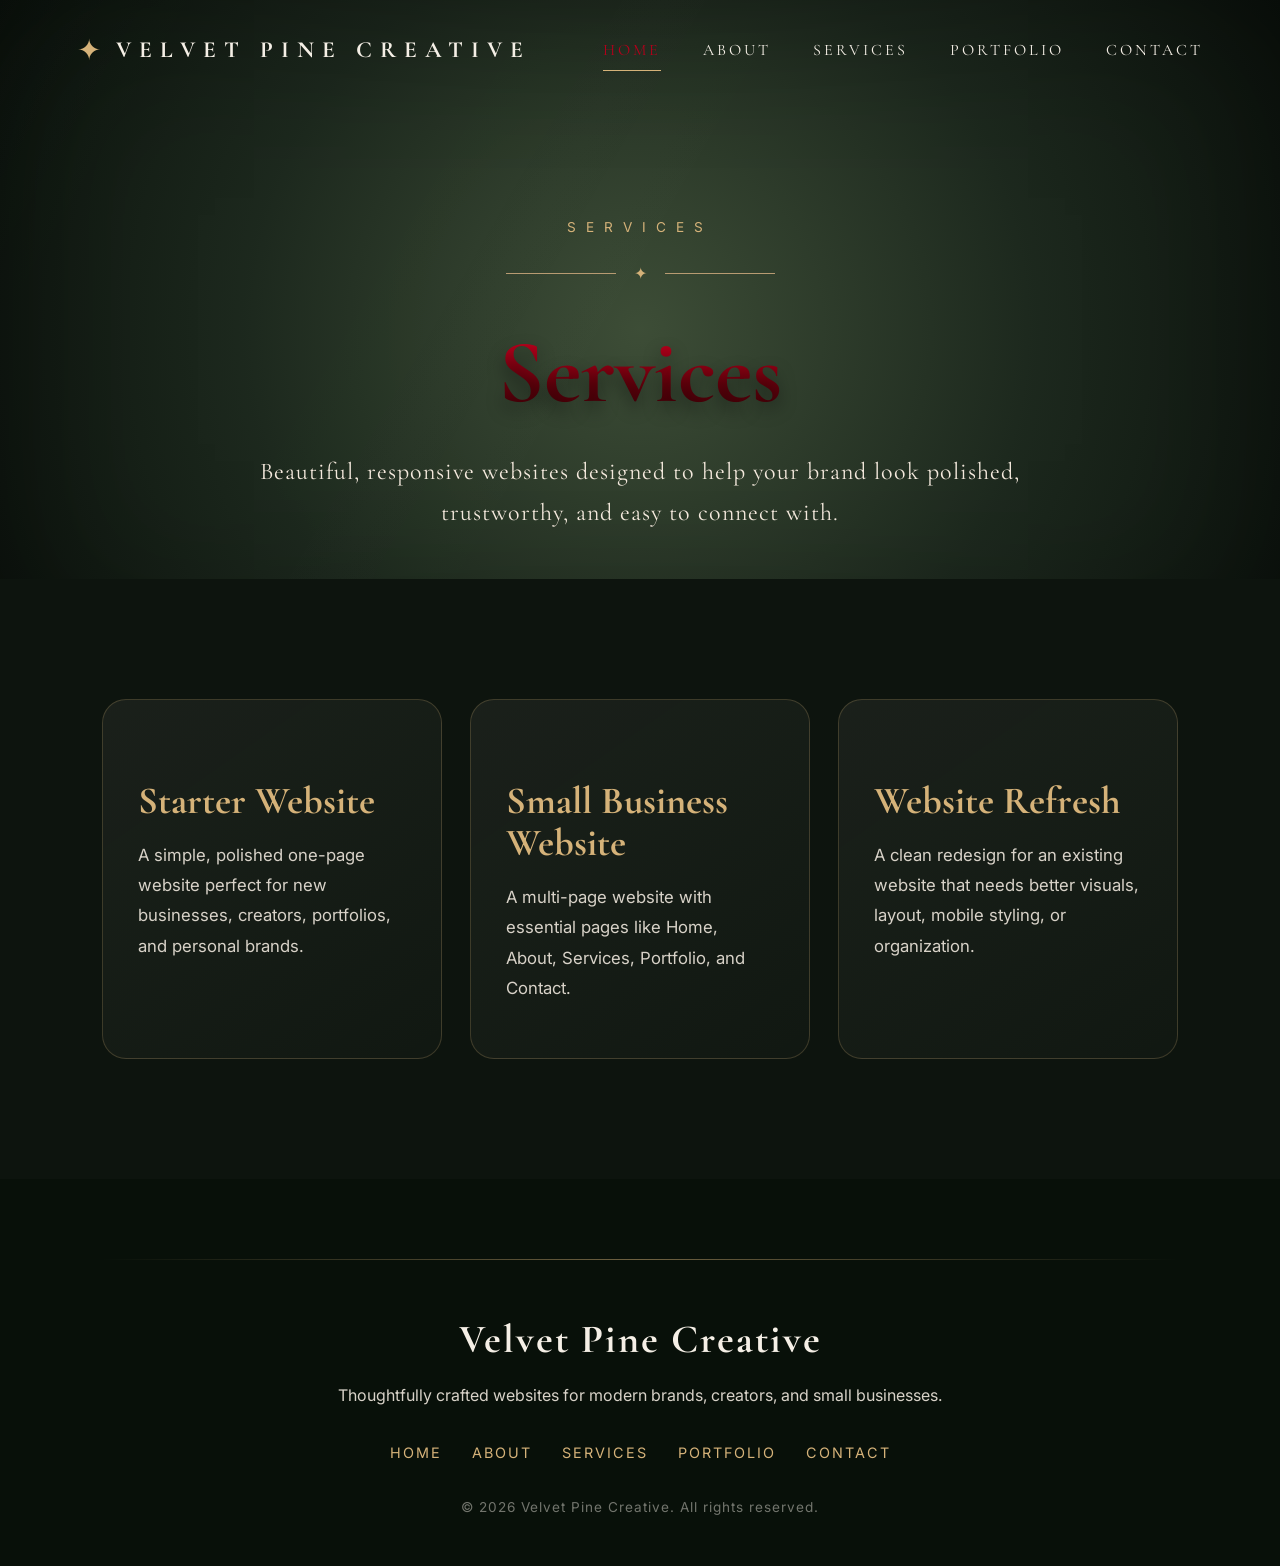
==== services.html @ 5713ebbf "final velvet website" ====
<!DOCTYPE html>
<html lang="en">
<head>
  <meta charset="UTF-8" />
  <meta name="viewport" content="width=device-width, initial-scale=1.0" />

  <title>Services | Velvet Pine Creative</title>

  <link rel="stylesheet" href="style.css" />
</head>

<body>

  <header class="hero services-page-header">

   <nav aria-label="Main navigation">

  <div class="brand">
    <span class="pine-icon">✦</span>
    <h2>VELVET PINE CREATIVE</h2>
  </div>

  <button 
    class="menu-toggle" 
    aria-label="Open navigation menu"
    aria-expanded="false"
  >
    ☰
  </button>

  <ul class="nav-links">
    <li><a class="active" href="index.html">Home</a></li>
    <li><a href="about.html">About</a></li>
    <li><a href="services.html">Services</a></li>
    <li><a href="portfolio.html">Portfolio</a></li>
    <li><a href="contact.html">Contact</a></li>
  </ul>

</nav>

    <section class="hero-content">
      <p class="tagline">SERVICES</p>

      <div class="divider">
        <span></span>
        <p>✦</p>
        <span></span>
      </div>

      <h1 class="page-title">Services</h1>

      <p class="subtitle">
        Beautiful, responsive websites designed to help your brand look polished,
        trustworthy, and easy to connect with.
      </p>
    </section>

  </header>

  <main class="services-page">

    <section class="services-grid">

      <div class="service-card">
        <span></span>
        <h2>Starter Website</h2>
        <p>
          A simple, polished one-page website perfect for new businesses,
          creators, portfolios, and personal brands.
        </p>
      </div>

      <div class="service-card">
        <span></span>
        <h2>Small Business Website</h2>
        <p>
          A multi-page website with essential pages like Home, About,
          Services, Portfolio, and Contact.
        </p>
      </div>

      <div class="service-card">
        <span></span>
        <h2>Website Refresh</h2>
        <p>
          A clean redesign for an existing website that needs better visuals,
          layout, mobile styling, or organization.
        </p>
      </div>

    </section>

  </main>

  <footer class="site-footer">

  <div class="footer-line"></div>

  <div class="footer-content">

    <h3>Velvet Pine Creative</h3>

    <p>
      Thoughtfully crafted websites for modern brands,
      creators, and small businesses.
    </p>

    <div class="footer-links">
      <a href="index.html">Home</a>
      <a href="about.html">About</a>
      <a href="services.html">Services</a>
      <a href="portfolio.html">Portfolio</a>
      <a href="contact.html">Contact</a>
    </div>

    <span class="footer-copy">
      © 2026 Velvet Pine Creative. All rights reserved.
    </span>

  </div>

</footer>
</body>
</html>
---- style.css ----
@import url('https://fonts.googleapis.com/css2?family=Cormorant+Garamond:wght@500;600;700&family=Inter:wght@300;400;600&display=swap');

* {
  margin: 0;
  padding: 0;
  box-sizing: border-box;
}

html {
  scroll-behavior: smooth;
}

body {
  background: #0d140e;
  color: #f5efe6;
  font-family: 'Inter', sans-serif;
}

/* HERO */

.hero {
  min-height: 100vh;
  position: relative;
  overflow: hidden;

  background:
    radial-gradient(circle at center,
    rgba(65, 82, 58, 0.92),
    rgba(29, 41, 30, 0.96) 55%,
    #0d140e 100%);

  box-shadow: inset 0 0 180px rgba(0,0,0,0.45);
}

.hero::before {
  content: "";
  position: absolute;
  inset: 0;

  background:
    linear-gradient(
      120deg,
      rgba(255,255,255,0.03),
      transparent 20%,
      rgba(255,255,255,0.015) 40%,
      transparent 60%
    );

  mix-blend-mode: soft-light;
  opacity: 0.7;
  pointer-events: none;
}

/* NAVIGATION */

nav {
  position: relative;
  z-index: 10;

  display: flex;
  justify-content: space-between;
  align-items: center;

  padding: 32px 6%;
}

.brand {
  display: flex;
  align-items: center;
  gap: 15px;
}

.pine-icon {
  color: #d5b279;
  font-size: 1.8rem;
}

.brand h2 {
  font-family: 'Cormorant Garamond', serif;
  font-size: 1.45rem;
  letter-spacing: 8px;
  color: #f5efe6;
  font-weight: 700;
}

.nav-links {
  display: flex;
  gap: 42px;
  list-style: none;
}

.nav-links a {
  color: #f5efe6;
  text-decoration: none;

  font-family: 'Cormorant Garamond', serif;

  text-transform: uppercase;
  letter-spacing: 3px;
  font-size: 1rem;

  transition: 0.3s ease;
}

.nav-links a.active,
.nav-links a:hover {
  color: #b3001b;
  border-bottom: 1px solid #d5b279;
  padding-bottom: 10px;
}

/* HERO CONTENT */

.hero-content {
  position: relative;
  z-index: 5;

  text-align: center;

  padding: 120px 20px 80px;
}

.tagline {
  color: #d5b279;
  letter-spacing: 10px;
  font-size: 0.85rem;
  margin-bottom: 28px;
}

.divider {
  display: flex;
  align-items: center;
  justify-content: center;

  gap: 18px;

  margin-bottom: 35px;

  color: #d5b279;
}

.divider span {
  width: 110px;
  height: 1px;
  background-color: #b89b72;
}

/* HOME TITLE */

.velvet-text {
  font-family: 'Cormorant Garamond', serif;

  font-size: clamp(5rem, 12vw, 11rem);

  line-height: 0.85;
  font-weight: 700;

  background:
    linear-gradient(
      180deg,
      #ff4a5f 0%,
      #b3001b 25%,
      #69000d 60%,
      #2a0004 100%
    );

  -webkit-background-clip: text;
  -webkit-text-fill-color: transparent;

  text-shadow:
    0 2px 0 rgba(255,255,255,0.08),
    0 10px 25px rgba(0,0,0,0.55),
    0 0 12px rgba(120,0,10,0.25);

  filter: drop-shadow(0 18px 30px rgba(0,0,0,0.5));

  letter-spacing: -4px;

  margin-bottom: 35px;
}

/* INNER PAGE TITLES */

.page-title {
  font-family: 'Cormorant Garamond', serif;

  font-size: clamp(3.5rem, 7vw, 6rem);

  font-weight: 700;

  background:
    linear-gradient(
      180deg,
      #ff4a5f 0%,
      #b3001b 25%,
      #69000d 60%,
      #2a0004 100%
    );

  -webkit-background-clip: text;
  -webkit-text-fill-color: transparent;

  text-shadow:
    0 8px 18px rgba(0,0,0,0.45);

  margin-bottom: 25px;
}

.subtitle {
  font-family: 'Cormorant Garamond', serif;

  font-size: 1.5rem;

  line-height: 1.7;

  letter-spacing: 1px;

  color: #f3e8dc;

  max-width: 780px;

  margin: 0 auto 45px;

  text-align: center;
}

/* BUTTON */

.btn {
  display: inline-flex;
  gap: 40px;
  align-items: center;

  padding: 20px 50px;

  border: 1px solid rgba(213,178,121,0.5);

  border-radius: 12px;

  color: #d5b279;
  text-decoration: none;

  letter-spacing: 5px;
  font-weight: 600;

  background: rgba(15, 20, 15, 0.35);

  backdrop-filter: blur(4px);

  transition: all 0.3s ease;
}

.btn:hover {
  background: rgba(213,178,121,0.08);

  transform: translateY(-2px);

  border-color: #d5b279;
}

/* INNER PAGE HERO */

.about-page-header,
.services-page-header,
.portfolio-page-header,
.contact-page-header {
  min-height: 70vh;
}

/* ABOUT PAGE */

.about-page {
  background: #0d140e;

  padding: 120px 8%;

  margin-top: -80px;

  position: relative;
  z-index: 10;
}

.about-grid {
  display: grid;
  grid-template-columns: 1.4fr 1fr;

  gap: 60px;

  align-items: center;
}

.section-label,
.card-label {
  color: #d5b279;

  letter-spacing: 5px;

  margin-bottom: 20px;

  font-size: 0.8rem;
}

.about-text h2 {
  font-family: 'Cormorant Garamond', serif;

  font-size: clamp(2.8rem, 5vw, 5rem);

  line-height: 1.1;

  margin-bottom: 30px;

  color: #f5efe6;
}

.about-text p {
  color: #d8d2c8;

  line-height: 1.9;

  margin-bottom: 24px;

  font-size: 1.08rem;
}

.about-card {
  border: 1px solid rgba(213,178,121,0.2);

  background: rgba(245,239,230,0.04);

  padding: 50px;

  border-radius: 24px;

  backdrop-filter: blur(10px);
}

.about-card h3 {
  font-family: 'Cormorant Garamond', serif;

  font-size: 2.5rem;

  color: #f5efe6;

  margin-bottom: 35px;

  line-height: 1.2;
}

.skill-list {
  display: flex;
  flex-wrap: wrap;

  gap: 14px;
}

.skill-list span {
  border: 1px solid rgba(213,178,121,0.3);

  padding: 12px 18px;

  border-radius: 50px;

  color: #d5b279;

  background: rgba(213,178,121,0.05);
}

/* SERVICES PAGE */

.services-page {
  background: #0d140e;

  padding: 120px 8%;

  margin-top: -80px;

  position: relative;
  z-index: 10;
}

.services-grid {
  display: grid;
  grid-template-columns: repeat(3, 1fr);

  gap: 28px;
}

.service-card {
  min-height: 360px;

  border: 1px solid rgba(213,178,121,0.22);

  background:
    linear-gradient(
      145deg,
      rgba(245,239,230,0.06),
      rgba(245,239,230,0.02)
    );

  padding: 45px 35px;

  border-radius: 24px;

  transition: 0.3s ease;
}

.service-card:hover {
  transform: translateY(-8px);

  border-color: rgba(213,178,121,0.65);
}

.service-card span {
  color: #b3001b;

  font-weight: 700;

  letter-spacing: 4px;
}

.service-card h2 {
  font-family: 'Cormorant Garamond', serif;

  font-size: 2.4rem;

  color: #d5b279;

  margin: 35px 0 18px;

  line-height: 1.1;
}

.service-card p {
  color: #d8d2c8;

  line-height: 1.8;

  font-size: 1.05rem;
}

/* PORTFOLIO PAGE */

.portfolio-page {
  background: #0d140e;

  padding: 120px 8%;

  margin-top: -80px;

  position: relative;
  z-index: 10;
}

.portfolio-grid {
  display: grid;

  gap: 40px;
}

.portfolio-item {
  display: grid;
  grid-template-columns: 1.1fr 1fr;

  border: 1px solid rgba(213,178,121,0.18);

  border-radius: 28px;

  overflow: hidden;

  background:
    linear-gradient(
      145deg,
      rgba(245,239,230,0.05),
      rgba(245,239,230,0.02)
    );

  transition: 0.3s ease;
}

.portfolio-item:hover {
  transform: translateY(-6px);

  border-color: rgba(213,178,121,0.5);
}

.portfolio-image {
  min-height: 420px;

  background:
    radial-gradient(circle at center,
    rgba(65,82,58,0.7),
    rgba(20,30,20,1));

  position: relative;
}

.portfolio-content {
  padding: 60px;

  display: flex;
  flex-direction: column;
  justify-content: center;
}

.portfolio-content span {
  color: #b3001b;

  letter-spacing: 5px;

  font-weight: 700;

  margin-bottom: 22px;
}

.portfolio-content h2 {
  font-family: 'Cormorant Garamond', serif;

  font-size: 3.2rem;

  color: #f5efe6;

  margin-bottom: 18px;
}

.portfolio-content p {
  color: #d8d2c8;

  line-height: 1.8;

  font-size: 1.08rem;

  max-width: 500px;
}

/* CONTACT PAGE */

.contact-page {
  background: #0d140e;

  padding: 120px 8%;

  margin-top: -80px;

  position: relative;
  z-index: 10;
}

.contact-container {
  display: grid;
  grid-template-columns: 1fr 1fr;

  gap: 60px;

  align-items: start;
}

.contact-info h2 {
  font-family: 'Cormorant Garamond', serif;

  font-size: clamp(3rem, 5vw, 5rem);

  line-height: 1.1;

  margin-bottom: 28px;

  color: #f5efe6;
}

.contact-info p {
  color: #d8d2c8;

  line-height: 1.8;

  font-size: 1.05rem;
}

.contact-details {
  margin-top: 35px;
}

.contact-details p {
  margin-bottom: 12px;

  color: #d5b279;
}

.contact-form {
  display: flex;
  flex-direction: column;

  gap: 22px;

  border: 1px solid rgba(213,178,121,0.2);

  background: rgba(245,239,230,0.04);

  padding: 45px;

  border-radius: 28px;

  backdrop-filter: blur(10px);
}

.contact-form input,
.contact-form textarea {
  background: rgba(255,255,255,0.03);

  border: 1px solid rgba(213,178,121,0.15);

  padding: 18px 20px;

  border-radius: 14px;

  color: #f5efe6;

  font-family: 'Inter', sans-serif;

  font-size: 1rem;

  outline: none;
}

.contact-form textarea {
  min-height: 180px;

  resize: vertical;
}

.contact-form input::placeholder,
.contact-form textarea::placeholder {
  color: rgba(245,239,230,0.45);
}

.contact-form input:focus,
.contact-form textarea:focus {
  border-color: rgba(213,178,121,0.5);
}

.contact-form .btn {
  width: fit-content;

  cursor: pointer;
}

/* RESPONSIVE */

@media (max-width: 900px) {

  nav {
    flex-direction: column;
    gap: 25px;
  }

  .nav-links {
    flex-wrap: wrap;
    justify-content: center;

    gap: 22px;
  }

  .brand h2 {
    font-size: 1.1rem;
    letter-spacing: 5px;
  }

  .hero-content {
    padding-top: 90px;
  }

  .tagline {
    letter-spacing: 4px;
  }

  .velvet-text {
    font-size: clamp(4rem, 18vw, 7rem);
  }

  .about-grid,
  .contact-container,
  .portfolio-item,
  .services-grid {
    grid-template-columns: 1fr;
  }

  .about-page,
  .services-page,
  .portfolio-page,
  .contact-page {
    padding: 80px 6%;
    margin-top: 0;
  }

  .portfolio-content,
  .contact-form {
    padding: 40px 30px;
  }

}

/* FOOTER */

.site-footer {
  background: #081009;

  padding: 80px 8% 50px;

  position: relative;

  overflow: hidden;
}

.footer-line {
  width: 100%;
  height: 1px;

  background:
    linear-gradient(
      to right,
      transparent,
      rgba(213,178,121,0.5),
      transparent
    );

  margin-bottom: 55px;
}

.footer-content {
  text-align: center;

  max-width: 700px;

  margin: auto;
}

.footer-content h3 {
  font-family: 'Cormorant Garamond', serif;

  font-size: 2.5rem;

  color: #f5efe6;

  margin-bottom: 18px;

  letter-spacing: 2px;
}

.footer-content p {
  color: #d8d2c8;

  line-height: 1.8;

  margin-bottom: 35px;

  font-size: 1rem;
}

.footer-links {
  display: flex;
  justify-content: center;
  flex-wrap: wrap;

  gap: 30px;

  margin-bottom: 35px;
}

.footer-links a {
  color: #d5b279;

  text-decoration: none;

  letter-spacing: 2px;

  text-transform: uppercase;

  font-size: 0.9rem;

  transition: 0.3s ease;
}

.footer-links a:hover {
  color: #ff4a5f;
}

.footer-copy {
  color: rgba(245,239,230,0.45);

  font-size: 0.85rem;

  letter-spacing: 1px;
}

/* ACCESSIBILITY */

.skip-link {
  position: absolute;
  top: -50px;
  left: 20px;
  background: #f5efe6;
  color: #0d140e;
  padding: 12px 18px;
  z-index: 999;
  border-radius: 8px;
  text-decoration: none;
  font-weight: 600;
}

.skip-link:focus {
  top: 20px;
}

a:focus,
button:focus,
input:focus,
textarea:focus {
  outline: 3px solid #d5b279;
  outline-offset: 4px;
}

.menu-toggle {
  display: none;
  background: transparent;
  border: 1px solid rgba(213,178,121,0.5);
  color: #f5efe6;
  font-size: 1.6rem;
  padding: 10px 16px;
  border-radius: 10px;
  cursor: pointer;
}

/* MOBILE NAV */

@media (max-width: 900px) {
  .menu-toggle {
    display: block;
  }

  .nav-links {
    display: none;
    width: 100%;
    text-align: center;
    margin-top: 20px;
  }

  .nav-links.show-menu {
    display: flex;
  }
}
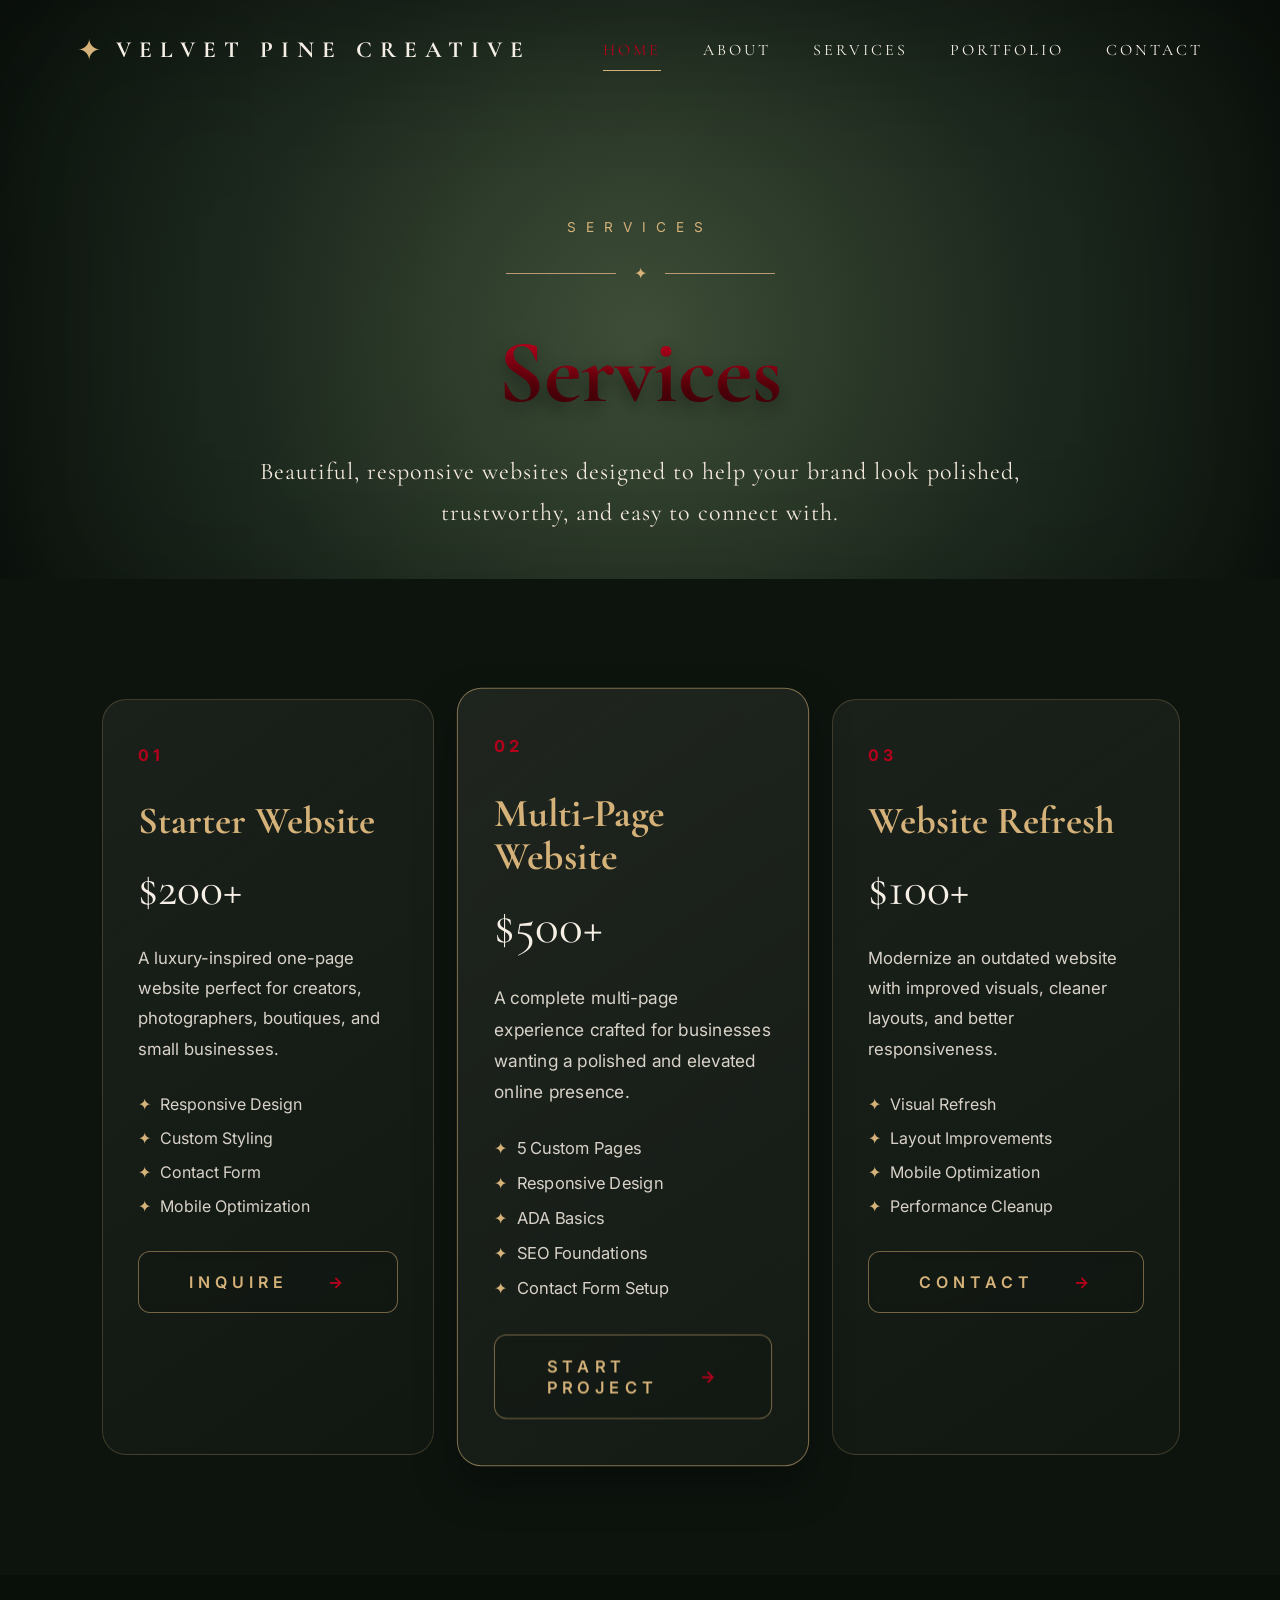
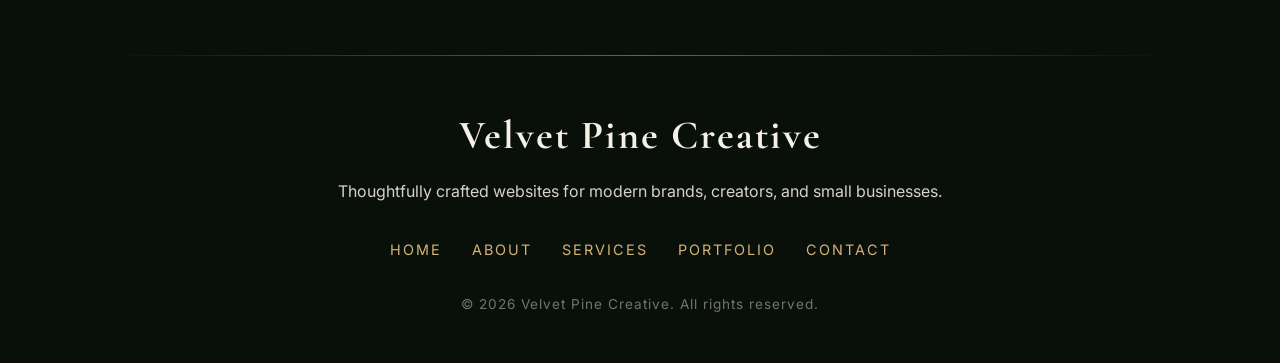
==== commit 460c46df: "pricing" ====
--- a/services.html
+++ b/services.html
@@ -61,34 +61,92 @@
 
     <section class="services-grid">
 
-      <div class="service-card">
-        <span></span>
-        <h2>Starter Website</h2>
-        <p>
-          A simple, polished one-page website perfect for new businesses,
-          creators, portfolios, and personal brands.
-        </p>
-      </div>
+  <div class="service-card">
 
-      <div class="service-card">
-        <span></span>
-        <h2>Small Business Website</h2>
-        <p>
-          A multi-page website with essential pages like Home, About,
-          Services, Portfolio, and Contact.
-        </p>
-      </div>
+    <span>01</span>
 
-      <div class="service-card">
-        <span></span>
-        <h2>Website Refresh</h2>
-        <p>
-          A clean redesign for an existing website that needs better visuals,
-          layout, mobile styling, or organization.
-        </p>
-      </div>
+    <h2>Starter Website</h2>
 
-    </section>
+    <div class="price">
+      $200+
+    </div>
+
+    <p>
+      A luxury-inspired one-page website perfect for creators,
+      photographers, boutiques, and small businesses.
+    </p>
+
+    <ul class="service-features">
+      <li>Responsive Design</li>
+      <li>Custom Styling</li>
+      <li>Contact Form</li>
+      <li>Mobile Optimization</li>
+    </ul>
+
+    <a href="contact.html" class="btn">
+      INQUIRE <span>→</span>
+    </a>
+
+  </div>
+
+  <div class="service-card featured-card">
+
+    <span>02</span>
+
+    <h2>Multi-Page Website</h2>
+
+    <div class="price">
+      $500+
+    </div>
+
+    <p>
+      A complete multi-page experience crafted for businesses
+      wanting a polished and elevated online presence.
+    </p>
+
+    <ul class="service-features">
+      <li>5 Custom Pages</li>
+      <li>Responsive Design</li>
+      <li>ADA Basics</li>
+      <li>SEO Foundations</li>
+      <li>Contact Form Setup</li>
+    </ul>
+
+    <a href="contact.html" class="btn">
+      START PROJECT <span>→</span>
+    </a>
+
+  </div>
+
+  <div class="service-card">
+
+    <span>03</span>
+
+    <h2>Website Refresh</h2>
+
+    <div class="price">
+      $100+
+    </div>
+
+    <p>
+      Modernize an outdated website with improved visuals,
+      cleaner layouts, and better responsiveness.
+    </p>
+
+    <ul class="service-features">
+      <li>Visual Refresh</li>
+      <li>Layout Improvements</li>
+      <li>Mobile Optimization</li>
+      <li>Performance Cleanup</li>
+    </ul>
+
+    <a href="contact.html" class="btn">
+      CONTACT <span>→</span>
+    </a>
+
+  </div>
+
+</section>
 
   </main>
 
--- a/style.css
+++ b/style.css
@@ -845,4 +845,58 @@
   .nav-links.show-menu {
     display: flex;
   }
+}
+
+/* PRICING */
+
+.price {
+  font-family: 'Cormorant Garamond', serif;
+
+  font-size: 3rem;
+
+  color: #f5efe6;
+
+  margin-bottom: 25px;
+}
+
+.service-features {
+  list-style: none;
+
+  margin-top: 30px;
+  margin-bottom: 35px;
+}
+
+.service-features li {
+  color: #d8d2c8;
+
+  margin-bottom: 14px;
+
+  position: relative;
+
+  padding-left: 22px;
+}
+
+.service-features li::before {
+  content: "✦";
+
+  position: absolute;
+  left: 0;
+
+  color: #d5b279;
+}
+
+.featured-card {
+  border: 1px solid rgba(213,178,121,0.55);
+
+  transform: scale(1.03);
+
+  background:
+    linear-gradient(
+      145deg,
+      rgba(245,239,230,0.08),
+      rgba(245,239,230,0.03)
+    );
+
+  box-shadow:
+    0 20px 40px rgba(0,0,0,0.35);
 }
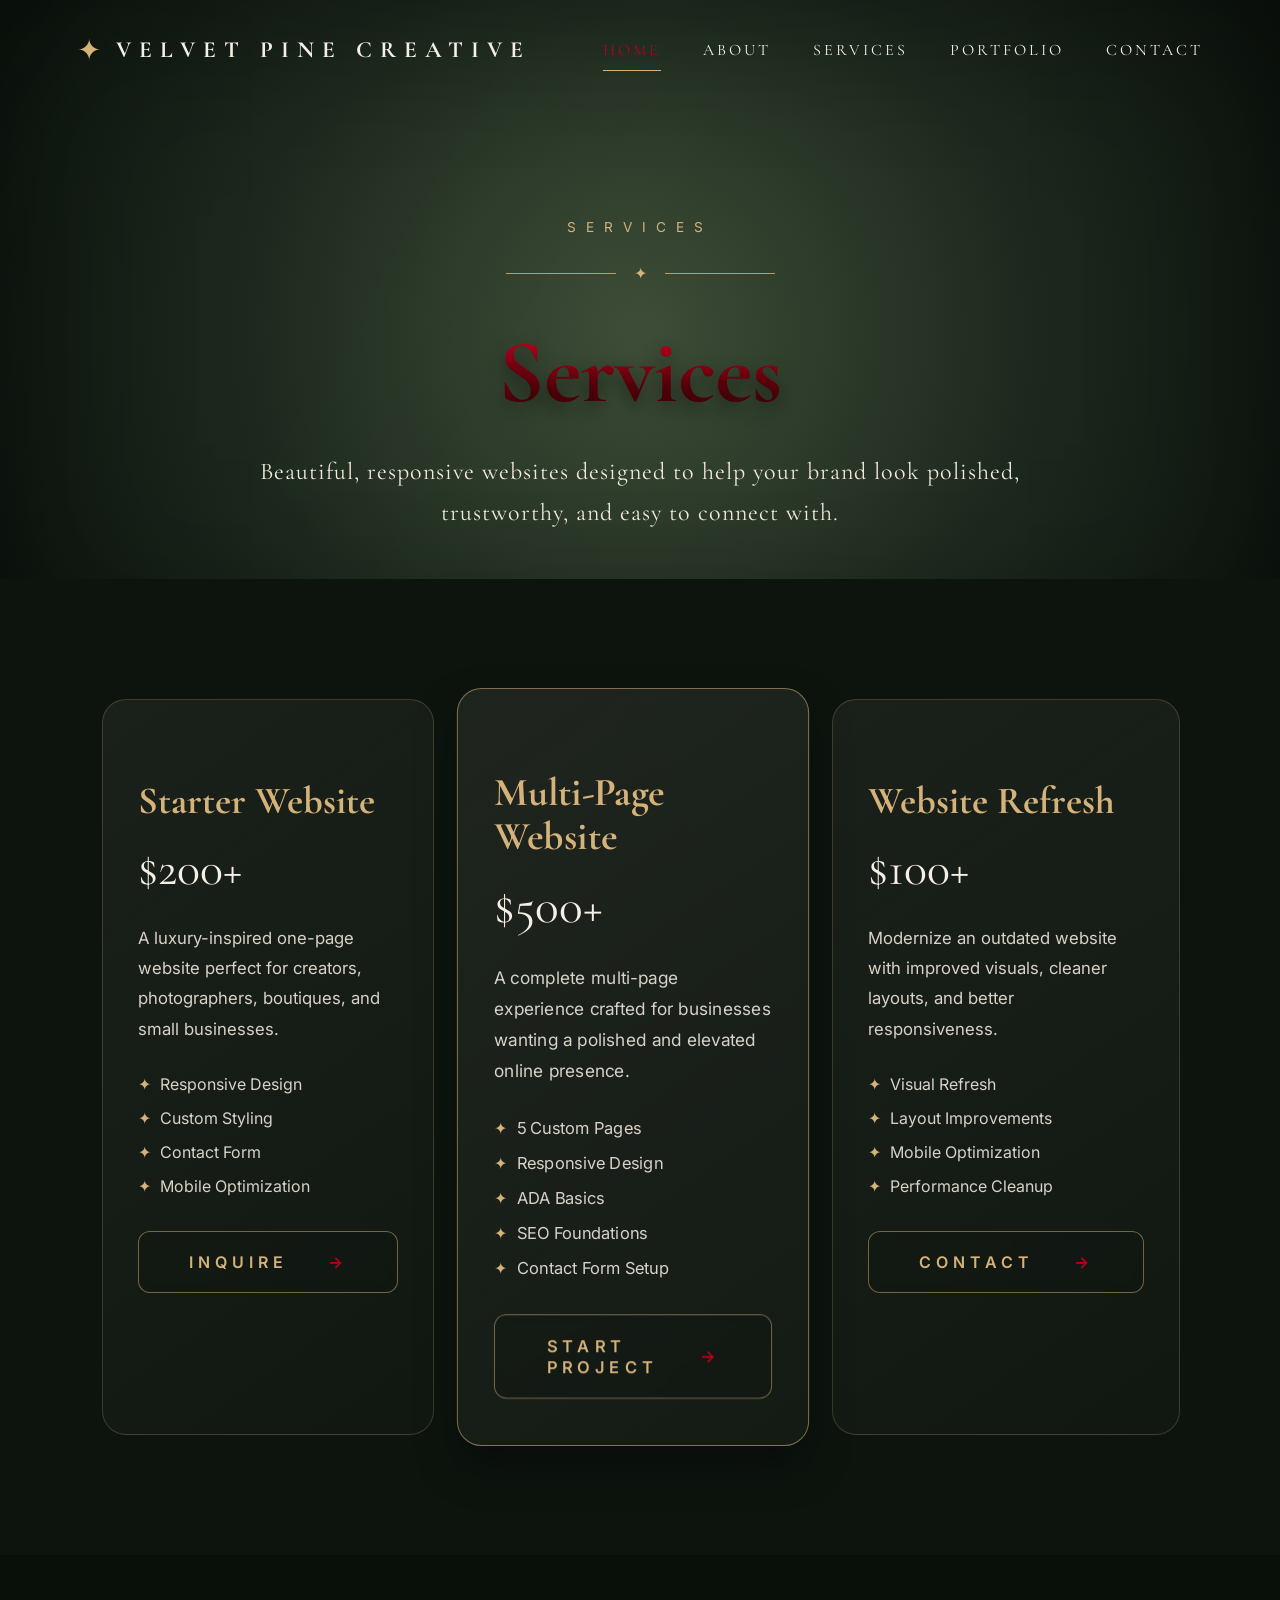
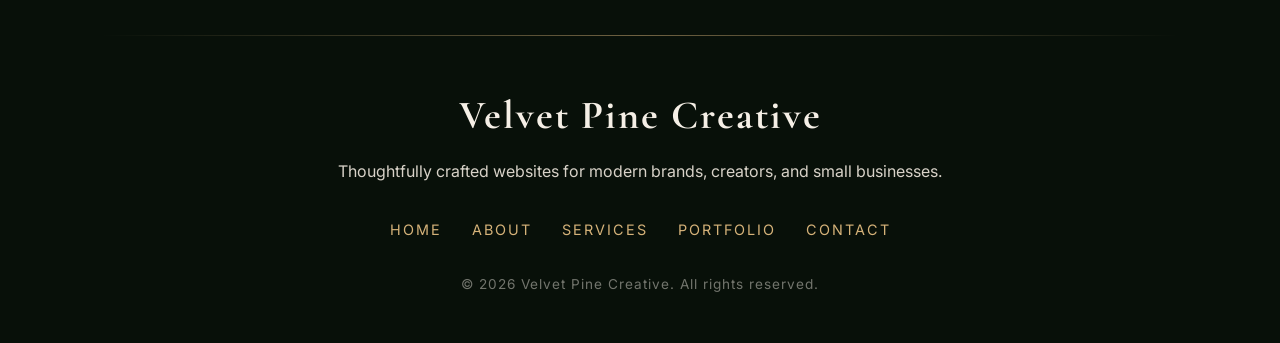
==== commit 5ee04ab3: "Update services.html" ====
--- a/services.html
+++ b/services.html
@@ -63,7 +63,7 @@
 
   <div class="service-card">
 
-    <span>01</span>
+    <span></span>
 
     <h2>Starter Website</h2>
 
@@ -91,7 +91,7 @@
 
   <div class="service-card featured-card">
 
-    <span>02</span>
+    <span></span>
 
     <h2>Multi-Page Website</h2>
 
@@ -120,7 +120,7 @@
 
   <div class="service-card">
 
-    <span>03</span>
+    <span></span>
 
     <h2>Website Refresh</h2>
 
